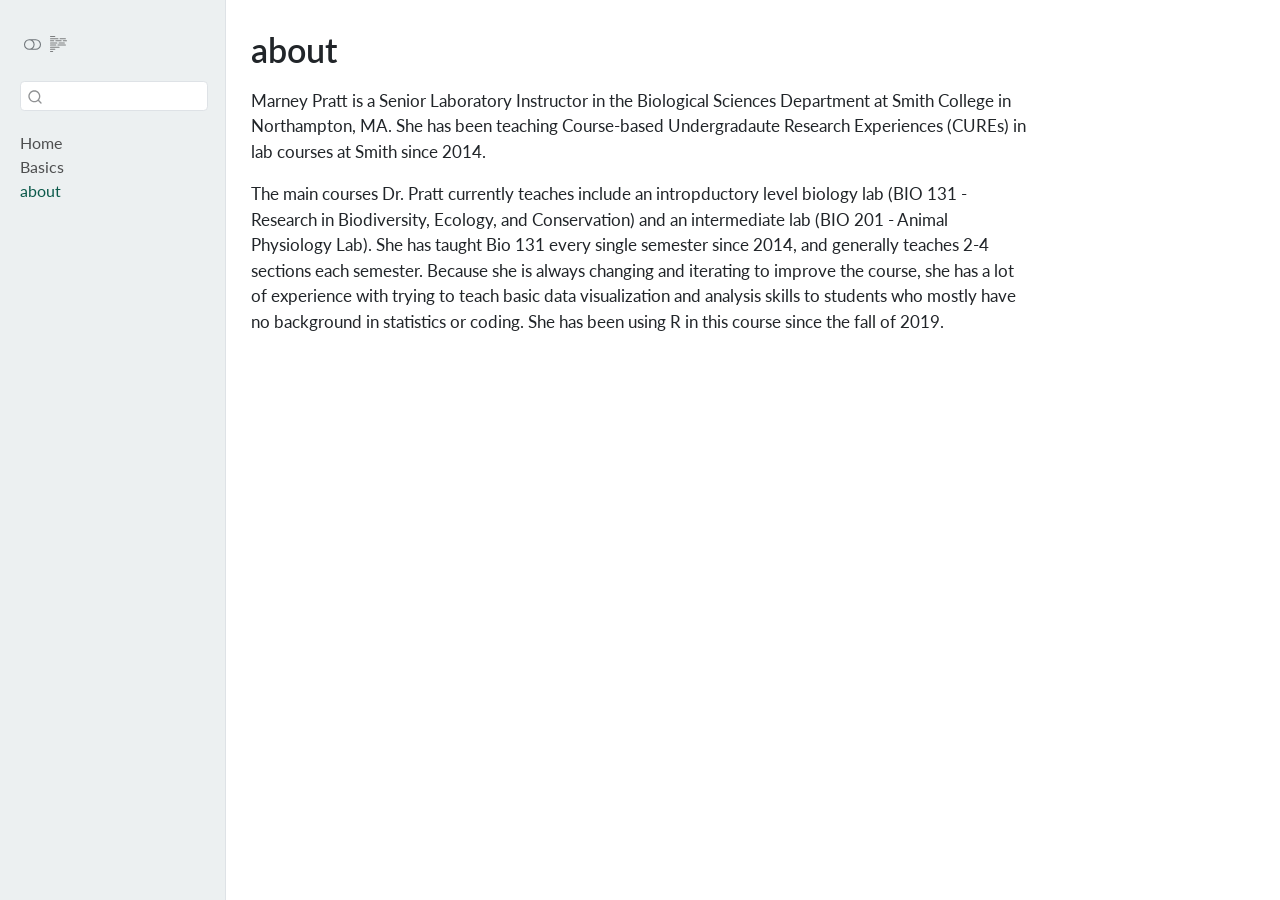
==== about.html @ 1598ac24 "Built site for gh-pages" ====
<!DOCTYPE html>
<html xmlns="http://www.w3.org/1999/xhtml" lang="en" xml:lang="en"><head>

<meta charset="utf-8">
<meta name="generator" content="quarto-1.8.25">

<meta name="viewport" content="width=device-width, initial-scale=1.0, user-scalable=yes">


<title>about – Introduction to R for Biology Tutorials</title>
<style>
code{white-space: pre-wrap;}
span.smallcaps{font-variant: small-caps;}
div.columns{display: flex; gap: min(4vw, 1.5em);}
div.column{flex: auto; overflow-x: auto;}
div.hanging-indent{margin-left: 1.5em; text-indent: -1.5em;}
ul.task-list{list-style: none;}
ul.task-list li input[type="checkbox"] {
  width: 0.8em;
  margin: 0 0.8em 0.2em -1em; /* quarto-specific, see https://github.com/quarto-dev/quarto-cli/issues/4556 */ 
  vertical-align: middle;
}
</style>


<script src="site_libs/quarto-nav/quarto-nav.js"></script>
<script src="site_libs/quarto-nav/headroom.min.js"></script>
<script src="site_libs/clipboard/clipboard.min.js"></script>
<script src="site_libs/quarto-search/autocomplete.umd.js"></script>
<script src="site_libs/quarto-search/fuse.min.js"></script>
<script src="site_libs/quarto-search/quarto-search.js"></script>
<meta name="quarto:offset" content="./">
<script src="site_libs/quarto-html/quarto.js" type="module"></script>
<script src="site_libs/quarto-html/tabsets/tabsets.js" type="module"></script>
<script src="site_libs/quarto-html/axe/axe-check.js" type="module"></script>
<script src="site_libs/quarto-html/popper.min.js"></script>
<script src="site_libs/quarto-html/tippy.umd.min.js"></script>
<script src="site_libs/quarto-html/anchor.min.js"></script>
<link href="site_libs/quarto-html/tippy.css" rel="stylesheet">
<link href="site_libs/quarto-html/quarto-syntax-highlighting-7b89279ff1a6dce999919e0e67d4d9ec.css" rel="stylesheet" class="quarto-color-scheme" id="quarto-text-highlighting-styles">
<link href="site_libs/quarto-html/quarto-syntax-highlighting-dark-707d8167ce6003fca903bfe2be84ab7f.css" rel="stylesheet" class="quarto-color-scheme quarto-color-alternate" id="quarto-text-highlighting-styles">
<script src="site_libs/bootstrap/bootstrap.min.js"></script>
<link href="site_libs/bootstrap/bootstrap-icons.css" rel="stylesheet">
<link href="site_libs/bootstrap/bootstrap-6a47fb94e4cf58bc8e3abcee811f21c5.min.css" rel="stylesheet" append-hash="true" class="quarto-color-scheme" id="quarto-bootstrap" data-mode="light">
<link href="site_libs/bootstrap/bootstrap-dark-bee47689197182bcb0e72671dc4b8ae1.min.css" rel="stylesheet" append-hash="true" class="quarto-color-scheme quarto-color-alternate" id="quarto-bootstrap" data-mode="dark">
<script id="quarto-search-options" type="application/json">{
  "location": "sidebar",
  "copy-button": false,
  "collapse-after": 3,
  "panel-placement": "start",
  "type": "textbox",
  "limit": 50,
  "keyboard-shortcut": [
    "f",
    "/",
    "s"
  ],
  "show-item-context": false,
  "language": {
    "search-no-results-text": "No results",
    "search-matching-documents-text": "matching documents",
    "search-copy-link-title": "Copy link to search",
    "search-hide-matches-text": "Hide additional matches",
    "search-more-match-text": "more match in this document",
    "search-more-matches-text": "more matches in this document",
    "search-clear-button-title": "Clear",
    "search-text-placeholder": "",
    "search-detached-cancel-button-title": "Cancel",
    "search-submit-button-title": "Submit",
    "search-label": "Search"
  }
}</script>
<script async="" src="https://hypothes.is/embed.js"></script>
<script>
  window.document.addEventListener("DOMContentLoaded", function (_event) {
    document.body.classList.add('hypothesis-enabled');
  });
</script>


<link rel="stylesheet" href="styles.css">
</head>

<body class="nav-sidebar docked quarto-dark"><script id="quarto-html-before-body" type="application/javascript">
    const toggleBodyColorMode = (bsSheetEl) => {
      const mode = bsSheetEl.getAttribute("data-mode");
      const bodyEl = window.document.querySelector("body");
      if (mode === "dark") {
        bodyEl.classList.add("quarto-dark");
        bodyEl.classList.remove("quarto-light");
      } else {
        bodyEl.classList.add("quarto-light");
        bodyEl.classList.remove("quarto-dark");
      }
    }
    const toggleBodyColorPrimary = () => {
      const bsSheetEl = window.document.querySelector("link#quarto-bootstrap:not([rel=disabled-stylesheet])");
      if (bsSheetEl) {
        toggleBodyColorMode(bsSheetEl);
      }
    }
    const setColorSchemeToggle = (alternate) => {
      const toggles = window.document.querySelectorAll('.quarto-color-scheme-toggle');
      for (let i=0; i < toggles.length; i++) {
        const toggle = toggles[i];
        if (toggle) {
          if (alternate) {
            toggle.classList.add("alternate");
          } else {
            toggle.classList.remove("alternate");
          }
        }
      }
    };
    const toggleColorMode = (alternate) => {
      // Switch the stylesheets
      const primaryStylesheets = window.document.querySelectorAll('link.quarto-color-scheme:not(.quarto-color-alternate)');
      const alternateStylesheets = window.document.querySelectorAll('link.quarto-color-scheme.quarto-color-alternate');
      manageTransitions('#quarto-margin-sidebar .nav-link', false);
      if (alternate) {
        // note: dark is layered on light, we don't disable primary!
        enableStylesheet(alternateStylesheets);
        for (const sheetNode of alternateStylesheets) {
          if (sheetNode.id === "quarto-bootstrap") {
            toggleBodyColorMode(sheetNode);
          }
        }
      } else {
        disableStylesheet(alternateStylesheets);
        enableStylesheet(primaryStylesheets)
        toggleBodyColorPrimary();
      }
      manageTransitions('#quarto-margin-sidebar .nav-link', true);
      // Switch the toggles
      setColorSchemeToggle(alternate)
      // Hack to workaround the fact that safari doesn't
      // properly recolor the scrollbar when toggling (#1455)
      if (navigator.userAgent.indexOf('Safari') > 0 && navigator.userAgent.indexOf('Chrome') == -1) {
        manageTransitions("body", false);
        window.scrollTo(0, 1);
        setTimeout(() => {
          window.scrollTo(0, 0);
          manageTransitions("body", true);
        }, 40);
      }
    }
    const disableStylesheet = (stylesheets) => {
      for (let i=0; i < stylesheets.length; i++) {
        const stylesheet = stylesheets[i];
        stylesheet.rel = 'disabled-stylesheet';
      }
    }
    const enableStylesheet = (stylesheets) => {
      for (let i=0; i < stylesheets.length; i++) {
        const stylesheet = stylesheets[i];
        if(stylesheet.rel !== 'stylesheet') { // for Chrome, which will still FOUC without this check
          stylesheet.rel = 'stylesheet';
        }
      }
    }
    const manageTransitions = (selector, allowTransitions) => {
      const els = window.document.querySelectorAll(selector);
      for (let i=0; i < els.length; i++) {
        const el = els[i];
        if (allowTransitions) {
          el.classList.remove('notransition');
        } else {
          el.classList.add('notransition');
        }
      }
    }
    const isFileUrl = () => {
      return window.location.protocol === 'file:';
    }
    const hasAlternateSentinel = () => {
      let styleSentinel = getColorSchemeSentinel();
      if (styleSentinel !== null) {
        return styleSentinel === "alternate";
      } else {
        return false;
      }
    }
    const setStyleSentinel = (alternate) => {
      const value = alternate ? "alternate" : "default";
      if (!isFileUrl()) {
        window.localStorage.setItem("quarto-color-scheme", value);
      } else {
        localAlternateSentinel = value;
      }
    }
    const getColorSchemeSentinel = () => {
      if (!isFileUrl()) {
        const storageValue = window.localStorage.getItem("quarto-color-scheme");
        return storageValue != null ? storageValue : localAlternateSentinel;
      } else {
        return localAlternateSentinel;
      }
    }
    const toggleGiscusIfUsed = (isAlternate, darkModeDefault) => {
      const baseTheme = document.querySelector('#giscus-base-theme')?.value ?? 'light';
      const alternateTheme = document.querySelector('#giscus-alt-theme')?.value ?? 'dark';
      let newTheme = '';
      if(authorPrefersDark) {
        newTheme = isAlternate ? baseTheme : alternateTheme;
      } else {
        newTheme = isAlternate ? alternateTheme : baseTheme;
      }
      const changeGiscusTheme = () => {
        // From: https://github.com/giscus/giscus/issues/336
        const sendMessage = (message) => {
          const iframe = document.querySelector('iframe.giscus-frame');
          if (!iframe) return;
          iframe.contentWindow.postMessage({ giscus: message }, 'https://giscus.app');
        }
        sendMessage({
          setConfig: {
            theme: newTheme
          }
        });
      }
      const isGiscussLoaded = window.document.querySelector('iframe.giscus-frame') !== null;
      if (isGiscussLoaded) {
        changeGiscusTheme();
      }
    };
    const authorPrefersDark = true;
    const queryPrefersDark = window.matchMedia('(prefers-color-scheme: dark)');
    const darkModeDefault = queryPrefersDark.matches;
    let localAlternateSentinel = darkModeDefault ? 'alternate' : 'default';
    // Dark / light mode switch
    window.quartoToggleColorScheme = () => {
      // Read the current dark / light value
      let toAlternate = !hasAlternateSentinel();
      toggleColorMode(toAlternate);
      setStyleSentinel(toAlternate);
      toggleGiscusIfUsed(toAlternate, darkModeDefault);
      window.dispatchEvent(new Event('resize'));
    };
    queryPrefersDark.addEventListener("change", e => {
      if(window.localStorage.getItem("quarto-color-scheme") !== null)
        return;
      const alternate = e.matches
      toggleColorMode(alternate);
      localAlternateSentinel = e.matches ? 'alternate' : 'default'; // this is used alongside local storage!
      toggleGiscusIfUsed(alternate, darkModeDefault);
    });
    // Switch to dark mode if need be
    if (hasAlternateSentinel()) {
      toggleColorMode(true);
    } else {
      toggleColorMode(false);
    }
  </script>

<div id="quarto-search-results"></div>
  <header id="quarto-header" class="headroom fixed-top">
  <nav class="quarto-secondary-nav">
    <div class="container-fluid d-flex">
      <button type="button" class="quarto-btn-toggle btn" data-bs-toggle="collapse" role="button" data-bs-target=".quarto-sidebar-collapse-item" aria-controls="quarto-sidebar" aria-expanded="false" aria-label="Toggle sidebar navigation" onclick="if (window.quartoToggleHeadroom) { window.quartoToggleHeadroom(); }">
        <i class="bi bi-layout-text-sidebar-reverse"></i>
      </button>
        <nav class="quarto-page-breadcrumbs" aria-label="breadcrumb"><ol class="breadcrumb"><li class="breadcrumb-item"><a href="./about.html">about</a></li></ol></nav>
        <a class="flex-grow-1" role="navigation" data-bs-toggle="collapse" data-bs-target=".quarto-sidebar-collapse-item" aria-controls="quarto-sidebar" aria-expanded="false" aria-label="Toggle sidebar navigation" onclick="if (window.quartoToggleHeadroom) { window.quartoToggleHeadroom(); }">      
        </a>
      <button type="button" class="btn quarto-search-button" aria-label="Search" onclick="window.quartoOpenSearch();">
        <i class="bi bi-search"></i>
      </button>
    </div>
  </nav>
</header>
<!-- content -->
<div id="quarto-content" class="quarto-container page-columns page-rows-contents page-layout-article">
<!-- sidebar -->
  <nav id="quarto-sidebar" class="sidebar collapse collapse-horizontal quarto-sidebar-collapse-item sidebar-navigation docked overflow-auto">
    <div class="pt-lg-2 mt-2 text-left sidebar-header">
      <a href="./index.html" class="sidebar-logo-link">
      </a>
      <div class="sidebar-tools-main">
  <a href="" class="quarto-color-scheme-toggle quarto-navigation-tool  px-1" onclick="window.quartoToggleColorScheme(); return false;" title="Toggle dark mode"><i class="bi"></i></a>
  <a href="" class="quarto-reader-toggle quarto-navigation-tool px-1" onclick="window.quartoToggleReader(); return false;" title="Toggle reader mode">
  <div class="quarto-reader-toggle-btn">
  <i class="bi"></i>
  </div>
</a>
</div>
      </div>
        <div class="mt-2 flex-shrink-0 align-items-center">
        <div class="sidebar-search">
        <div id="quarto-search" class="" title="Search"></div>
        </div>
        </div>
    <div class="sidebar-menu-container"> 
    <ul class="list-unstyled mt-1">
        <li class="sidebar-item">
  <div class="sidebar-item-container"> 
  <a href="./index.html" class="sidebar-item-text sidebar-link">
 <span class="menu-text">Home</span></a>
  </div>
</li>
        <li class="sidebar-item">
  <div class="sidebar-item-container"> 
  <a href="./basics.html" class="sidebar-item-text sidebar-link">
 <span class="menu-text">Basics</span></a>
  </div>
</li>
        <li class="sidebar-item">
  <div class="sidebar-item-container"> 
  <a href="./about.html" class="sidebar-item-text sidebar-link active">
 <span class="menu-text">about</span></a>
  </div>
</li>
    </ul>
    </div>
</nav>
<div id="quarto-sidebar-glass" class="quarto-sidebar-collapse-item" data-bs-toggle="collapse" data-bs-target=".quarto-sidebar-collapse-item"></div>
<!-- margin-sidebar -->
    <div id="quarto-margin-sidebar" class="sidebar margin-sidebar zindex-bottom">
        
    </div>
<!-- main -->
<main class="content" id="quarto-document-content">


<header id="title-block-header" class="quarto-title-block default">
<div class="quarto-title">
<h1 class="title">about</h1>
</div>



<div class="quarto-title-meta">

    
  
    
  </div>
  


</header>


<p>Marney Pratt is a Senior Laboratory Instructor in the Biological Sciences Department at Smith College in Northampton, MA. She has been teaching Course-based Undergradaute Research Experiences (CUREs) in lab courses at Smith since 2014.</p>
<p>The main courses Dr.&nbsp;Pratt currently teaches include an intropductory level biology lab (BIO 131 - Research in Biodiversity, Ecology, and Conservation) and an intermediate lab (BIO 201 - Animal Physiology Lab). She has taught Bio 131 every single semester since 2014, and generally teaches 2-4 sections each semester. Because she is always changing and iterating to improve the course, she has a lot of experience with trying to teach basic data visualization and analysis skills to students who mostly have no background in statistics or coding. She has been using R in this course since the fall of 2019.</p>



</main> <!-- /main -->
<script id="quarto-html-after-body" type="application/javascript">
  window.document.addEventListener("DOMContentLoaded", function (event) {
    // Ensure there is a toggle, if there isn't float one in the top right
    if (window.document.querySelector('.quarto-color-scheme-toggle') === null) {
      const a = window.document.createElement('a');
      a.classList.add('top-right');
      a.classList.add('quarto-color-scheme-toggle');
      a.href = "";
      a.onclick = function() { try { window.quartoToggleColorScheme(); } catch {} return false; };
      const i = window.document.createElement("i");
      i.classList.add('bi');
      a.appendChild(i);
      window.document.body.appendChild(a);
    }
    setColorSchemeToggle(hasAlternateSentinel())
    const icon = "";
    const anchorJS = new window.AnchorJS();
    anchorJS.options = {
      placement: 'right',
      icon: icon
    };
    anchorJS.add('.anchored');
    const isCodeAnnotation = (el) => {
      for (const clz of el.classList) {
        if (clz.startsWith('code-annotation-')) {                     
          return true;
        }
      }
      return false;
    }
    const onCopySuccess = function(e) {
      // button target
      const button = e.trigger;
      // don't keep focus
      button.blur();
      // flash "checked"
      button.classList.add('code-copy-button-checked');
      var currentTitle = button.getAttribute("title");
      button.setAttribute("title", "Copied!");
      let tooltip;
      if (window.bootstrap) {
        button.setAttribute("data-bs-toggle", "tooltip");
        button.setAttribute("data-bs-placement", "left");
        button.setAttribute("data-bs-title", "Copied!");
        tooltip = new bootstrap.Tooltip(button, 
          { trigger: "manual", 
            customClass: "code-copy-button-tooltip",
            offset: [0, -8]});
        tooltip.show();    
      }
      setTimeout(function() {
        if (tooltip) {
          tooltip.hide();
          button.removeAttribute("data-bs-title");
          button.removeAttribute("data-bs-toggle");
          button.removeAttribute("data-bs-placement");
        }
        button.setAttribute("title", currentTitle);
        button.classList.remove('code-copy-button-checked');
      }, 1000);
      // clear code selection
      e.clearSelection();
    }
    const getTextToCopy = function(trigger) {
      const outerScaffold = trigger.parentElement.cloneNode(true);
      const codeEl = outerScaffold.querySelector('code');
      for (const childEl of codeEl.children) {
        if (isCodeAnnotation(childEl)) {
          childEl.remove();
        }
      }
      return codeEl.innerText;
    }
    const clipboard = new window.ClipboardJS('.code-copy-button:not([data-in-quarto-modal])', {
      text: getTextToCopy
    });
    clipboard.on('success', onCopySuccess);
    if (window.document.getElementById('quarto-embedded-source-code-modal')) {
      const clipboardModal = new window.ClipboardJS('.code-copy-button[data-in-quarto-modal]', {
        text: getTextToCopy,
        container: window.document.getElementById('quarto-embedded-source-code-modal')
      });
      clipboardModal.on('success', onCopySuccess);
    }
      var localhostRegex = new RegExp(/^(?:http|https):\/\/localhost\:?[0-9]*\//);
      var mailtoRegex = new RegExp(/^mailto:/);
        var filterRegex = new RegExp("https:\/\/marneypratt\.github\.io\/r4bio-live\/");
      var isInternal = (href) => {
          return filterRegex.test(href) || localhostRegex.test(href) || mailtoRegex.test(href);
      }
      // Inspect non-navigation links and adorn them if external
     var links = window.document.querySelectorAll('a[href]:not(.nav-link):not(.navbar-brand):not(.toc-action):not(.sidebar-link):not(.sidebar-item-toggle):not(.pagination-link):not(.no-external):not([aria-hidden]):not(.dropdown-item):not(.quarto-navigation-tool):not(.about-link)');
      for (var i=0; i<links.length; i++) {
        const link = links[i];
        if (!isInternal(link.href)) {
          // undo the damage that might have been done by quarto-nav.js in the case of
          // links that we want to consider external
          if (link.dataset.originalHref !== undefined) {
            link.href = link.dataset.originalHref;
          }
        }
      }
    function tippyHover(el, contentFn, onTriggerFn, onUntriggerFn) {
      const config = {
        allowHTML: true,
        maxWidth: 500,
        delay: 100,
        arrow: false,
        appendTo: function(el) {
            return el.parentElement;
        },
        interactive: true,
        interactiveBorder: 10,
        theme: 'quarto',
        placement: 'bottom-start',
      };
      if (contentFn) {
        config.content = contentFn;
      }
      if (onTriggerFn) {
        config.onTrigger = onTriggerFn;
      }
      if (onUntriggerFn) {
        config.onUntrigger = onUntriggerFn;
      }
      window.tippy(el, config); 
    }
    const noterefs = window.document.querySelectorAll('a[role="doc-noteref"]');
    for (var i=0; i<noterefs.length; i++) {
      const ref = noterefs[i];
      tippyHover(ref, function() {
        // use id or data attribute instead here
        let href = ref.getAttribute('data-footnote-href') || ref.getAttribute('href');
        try { href = new URL(href).hash; } catch {}
        const id = href.replace(/^#\/?/, "");
        const note = window.document.getElementById(id);
        if (note) {
          return note.innerHTML;
        } else {
          return "";
        }
      });
    }
    const xrefs = window.document.querySelectorAll('a.quarto-xref');
    const processXRef = (id, note) => {
      // Strip column container classes
      const stripColumnClz = (el) => {
        el.classList.remove("page-full", "page-columns");
        if (el.children) {
          for (const child of el.children) {
            stripColumnClz(child);
          }
        }
      }
      stripColumnClz(note)
      if (id === null || id.startsWith('sec-')) {
        // Special case sections, only their first couple elements
        const container = document.createElement("div");
        if (note.children && note.children.length > 2) {
          container.appendChild(note.children[0].cloneNode(true));
          for (let i = 1; i < note.children.length; i++) {
            const child = note.children[i];
            if (child.tagName === "P" && child.innerText === "") {
              continue;
            } else {
              container.appendChild(child.cloneNode(true));
              break;
            }
          }
          if (window.Quarto?.typesetMath) {
            window.Quarto.typesetMath(container);
          }
          return container.innerHTML
        } else {
          if (window.Quarto?.typesetMath) {
            window.Quarto.typesetMath(note);
          }
          return note.innerHTML;
        }
      } else {
        // Remove any anchor links if they are present
        const anchorLink = note.querySelector('a.anchorjs-link');
        if (anchorLink) {
          anchorLink.remove();
        }
        if (window.Quarto?.typesetMath) {
          window.Quarto.typesetMath(note);
        }
        if (note.classList.contains("callout")) {
          return note.outerHTML;
        } else {
          return note.innerHTML;
        }
      }
    }
    for (var i=0; i<xrefs.length; i++) {
      const xref = xrefs[i];
      tippyHover(xref, undefined, function(instance) {
        instance.disable();
        let url = xref.getAttribute('href');
        let hash = undefined; 
        if (url.startsWith('#')) {
          hash = url;
        } else {
          try { hash = new URL(url).hash; } catch {}
        }
        if (hash) {
          const id = hash.replace(/^#\/?/, "");
          const note = window.document.getElementById(id);
          if (note !== null) {
            try {
              const html = processXRef(id, note.cloneNode(true));
              instance.setContent(html);
            } finally {
              instance.enable();
              instance.show();
            }
          } else {
            // See if we can fetch this
            fetch(url.split('#')[0])
            .then(res => res.text())
            .then(html => {
              const parser = new DOMParser();
              const htmlDoc = parser.parseFromString(html, "text/html");
              const note = htmlDoc.getElementById(id);
              if (note !== null) {
                const html = processXRef(id, note);
                instance.setContent(html);
              } 
            }).finally(() => {
              instance.enable();
              instance.show();
            });
          }
        } else {
          // See if we can fetch a full url (with no hash to target)
          // This is a special case and we should probably do some content thinning / targeting
          fetch(url)
          .then(res => res.text())
          .then(html => {
            const parser = new DOMParser();
            const htmlDoc = parser.parseFromString(html, "text/html");
            const note = htmlDoc.querySelector('main.content');
            if (note !== null) {
              // This should only happen for chapter cross references
              // (since there is no id in the URL)
              // remove the first header
              if (note.children.length > 0 && note.children[0].tagName === "HEADER") {
                note.children[0].remove();
              }
              const html = processXRef(null, note);
              instance.setContent(html);
            } 
          }).finally(() => {
            instance.enable();
            instance.show();
          });
        }
      }, function(instance) {
      });
    }
        let selectedAnnoteEl;
        const selectorForAnnotation = ( cell, annotation) => {
          let cellAttr = 'data-code-cell="' + cell + '"';
          let lineAttr = 'data-code-annotation="' +  annotation + '"';
          const selector = 'span[' + cellAttr + '][' + lineAttr + ']';
          return selector;
        }
        const selectCodeLines = (annoteEl) => {
          const doc = window.document;
          const targetCell = annoteEl.getAttribute("data-target-cell");
          const targetAnnotation = annoteEl.getAttribute("data-target-annotation");
          const annoteSpan = window.document.querySelector(selectorForAnnotation(targetCell, targetAnnotation));
          const lines = annoteSpan.getAttribute("data-code-lines").split(",");
          const lineIds = lines.map((line) => {
            return targetCell + "-" + line;
          })
          let top = null;
          let height = null;
          let parent = null;
          if (lineIds.length > 0) {
              //compute the position of the single el (top and bottom and make a div)
              const el = window.document.getElementById(lineIds[0]);
              top = el.offsetTop;
              height = el.offsetHeight;
              parent = el.parentElement.parentElement;
            if (lineIds.length > 1) {
              const lastEl = window.document.getElementById(lineIds[lineIds.length - 1]);
              const bottom = lastEl.offsetTop + lastEl.offsetHeight;
              height = bottom - top;
            }
            if (top !== null && height !== null && parent !== null) {
              // cook up a div (if necessary) and position it 
              let div = window.document.getElementById("code-annotation-line-highlight");
              if (div === null) {
                div = window.document.createElement("div");
                div.setAttribute("id", "code-annotation-line-highlight");
                div.style.position = 'absolute';
                parent.appendChild(div);
              }
              div.style.top = top - 2 + "px";
              div.style.height = height + 4 + "px";
              div.style.left = 0;
              let gutterDiv = window.document.getElementById("code-annotation-line-highlight-gutter");
              if (gutterDiv === null) {
                gutterDiv = window.document.createElement("div");
                gutterDiv.setAttribute("id", "code-annotation-line-highlight-gutter");
                gutterDiv.style.position = 'absolute';
                const codeCell = window.document.getElementById(targetCell);
                const gutter = codeCell.querySelector('.code-annotation-gutter');
                gutter.appendChild(gutterDiv);
              }
              gutterDiv.style.top = top - 2 + "px";
              gutterDiv.style.height = height + 4 + "px";
            }
            selectedAnnoteEl = annoteEl;
          }
        };
        const unselectCodeLines = () => {
          const elementsIds = ["code-annotation-line-highlight", "code-annotation-line-highlight-gutter"];
          elementsIds.forEach((elId) => {
            const div = window.document.getElementById(elId);
            if (div) {
              div.remove();
            }
          });
          selectedAnnoteEl = undefined;
        };
          // Handle positioning of the toggle
      window.addEventListener(
        "resize",
        throttle(() => {
          elRect = undefined;
          if (selectedAnnoteEl) {
            selectCodeLines(selectedAnnoteEl);
          }
        }, 10)
      );
      function throttle(fn, ms) {
      let throttle = false;
      let timer;
        return (...args) => {
          if(!throttle) { // first call gets through
              fn.apply(this, args);
              throttle = true;
          } else { // all the others get throttled
              if(timer) clearTimeout(timer); // cancel #2
              timer = setTimeout(() => {
                fn.apply(this, args);
                timer = throttle = false;
              }, ms);
          }
        };
      }
        // Attach click handler to the DT
        const annoteDls = window.document.querySelectorAll('dt[data-target-cell]');
        for (const annoteDlNode of annoteDls) {
          annoteDlNode.addEventListener('click', (event) => {
            const clickedEl = event.target;
            if (clickedEl !== selectedAnnoteEl) {
              unselectCodeLines();
              const activeEl = window.document.querySelector('dt[data-target-cell].code-annotation-active');
              if (activeEl) {
                activeEl.classList.remove('code-annotation-active');
              }
              selectCodeLines(clickedEl);
              clickedEl.classList.add('code-annotation-active');
            } else {
              // Unselect the line
              unselectCodeLines();
              clickedEl.classList.remove('code-annotation-active');
            }
          });
        }
    const findCites = (el) => {
      const parentEl = el.parentElement;
      if (parentEl) {
        const cites = parentEl.dataset.cites;
        if (cites) {
          return {
            el,
            cites: cites.split(' ')
          };
        } else {
          return findCites(el.parentElement)
        }
      } else {
        return undefined;
      }
    };
    var bibliorefs = window.document.querySelectorAll('a[role="doc-biblioref"]');
    for (var i=0; i<bibliorefs.length; i++) {
      const ref = bibliorefs[i];
      const citeInfo = findCites(ref);
      if (citeInfo) {
        tippyHover(citeInfo.el, function() {
          var popup = window.document.createElement('div');
          citeInfo.cites.forEach(function(cite) {
            var citeDiv = window.document.createElement('div');
            citeDiv.classList.add('hanging-indent');
            citeDiv.classList.add('csl-entry');
            var biblioDiv = window.document.getElementById('ref-' + cite);
            if (biblioDiv) {
              citeDiv.innerHTML = biblioDiv.innerHTML;
            }
            popup.appendChild(citeDiv);
          });
          return popup.innerHTML;
        });
      }
    }
  });
  </script>
<input type="hidden" id="giscus-base-theme" value="dark">
<input type="hidden" id="giscus-alt-theme" value="light">
<script>
  function loadGiscus() {
    // Function to get the theme based on body class
    const getTheme = () => {
      let baseTheme = document.getElementById('giscus-base-theme').value;
      let altTheme = document.getElementById('giscus-alt-theme').value;
      if (authorPrefersDark) {
          [baseTheme, altTheme] = [altTheme, baseTheme];
      }
      return document.body.classList.contains('quarto-dark') ? altTheme : baseTheme;
    };
    const script = document.createElement("script");
    script.src = "https://giscus.app/client.js";
    script.async = true;
    script.dataset.repo = "marneypratt/r4bio-live";
    script.dataset.repoId = "";
    script.dataset.category = "General";
    script.dataset.categoryId = "";
    script.dataset.mapping = "title";
    script.dataset.reactionsEnabled = "1";
    script.dataset.emitMetadata = "0";
    script.dataset.inputPosition = "top";
    script.dataset.theme = getTheme();
    script.dataset.lang = "en";
    script.crossOrigin = "anonymous";
    // Append the script to the desired div instead of at the end of the body
    document.getElementById("quarto-content").appendChild(script);
  }
  loadGiscus();
</script>
</div> <!-- /content -->




</body></html>
---- site_libs/quarto-html/tippy.css ----
.tippy-box[data-animation=fade][data-state=hidden]{opacity:0}[data-tippy-root]{max-width:calc(100vw - 10px)}.tippy-box{position:relative;background-color:#333;color:#fff;border-radius:4px;font-size:14px;line-height:1.4;white-space:normal;outline:0;transition-property:transform,visibility,opacity}.tippy-box[data-placement^=top]>.tippy-arrow{bottom:0}.tippy-box[data-placement^=top]>.tippy-arrow:before{bottom:-7px;left:0;border-width:8px 8px 0;border-top-color:initial;transform-origin:center top}.tippy-box[data-placement^=bottom]>.tippy-arrow{top:0}.tippy-box[data-placement^=bottom]>.tippy-arrow:before{top:-7px;left:0;border-width:0 8px 8px;border-bottom-color:initial;transform-origin:center bottom}.tippy-box[data-placement^=left]>.tippy-arrow{right:0}.tippy-box[data-placement^=left]>.tippy-arrow:before{border-width:8px 0 8px 8px;border-left-color:initial;right:-7px;transform-origin:center left}.tippy-box[data-placement^=right]>.tippy-arrow{left:0}.tippy-box[data-placement^=right]>.tippy-arrow:before{left:-7px;border-width:8px 8px 8px 0;border-right-color:initial;transform-origin:center right}.tippy-box[data-inertia][data-state=visible]{transition-timing-function:cubic-bezier(.54,1.5,.38,1.11)}.tippy-arrow{width:16px;height:16px;color:#333}.tippy-arrow:before{content:"";position:absolute;border-color:transparent;border-style:solid}.tippy-content{position:relative;padding:5px 9px;z-index:1}
---- site_libs/quarto-html/quarto-syntax-highlighting-7b89279ff1a6dce999919e0e67d4d9ec.css ----
/* quarto syntax highlight colors */
:root {
  --quarto-hl-ot-color: #003B4F;
  --quarto-hl-at-color: #657422;
  --quarto-hl-ss-color: #20794D;
  --quarto-hl-an-color: #5E5E5E;
  --quarto-hl-fu-color: #4758AB;
  --quarto-hl-st-color: #20794D;
  --quarto-hl-cf-color: #003B4F;
  --quarto-hl-op-color: #5E5E5E;
  --quarto-hl-er-color: #AD0000;
  --quarto-hl-bn-color: #AD0000;
  --quarto-hl-al-color: #AD0000;
  --quarto-hl-va-color: #111111;
  --quarto-hl-bu-color: inherit;
  --quarto-hl-ex-color: inherit;
  --quarto-hl-pp-color: #AD0000;
  --quarto-hl-in-color: #5E5E5E;
  --quarto-hl-vs-color: #20794D;
  --quarto-hl-wa-color: #5E5E5E;
  --quarto-hl-do-color: #5E5E5E;
  --quarto-hl-im-color: #00769E;
  --quarto-hl-ch-color: #20794D;
  --quarto-hl-dt-color: #AD0000;
  --quarto-hl-fl-color: #AD0000;
  --quarto-hl-co-color: #5E5E5E;
  --quarto-hl-cv-color: #5E5E5E;
  --quarto-hl-cn-color: #8f5902;
  --quarto-hl-sc-color: #5E5E5E;
  --quarto-hl-dv-color: #AD0000;
  --quarto-hl-kw-color: #003B4F;
}

/* other quarto variables */
:root {
  --quarto-font-monospace: SFMono-Regular, Menlo, Monaco, Consolas, "Liberation Mono", "Courier New", monospace;
}

/* syntax highlight based on Pandoc's rules */
pre > code.sourceCode > span {
  color: #003B4F;
}

code.sourceCode > span {
  color: #003B4F;
}

div.sourceCode,
div.sourceCode pre.sourceCode {
  color: #003B4F;
}

/* Normal */
code span {
  color: #003B4F;
}

/* Alert */
code span.al {
  color: #AD0000;
  font-style: inherit;
}

/* Annotation */
code span.an {
  color: #5E5E5E;
  font-style: inherit;
}

/* Attribute */
code span.at {
  color: #657422;
  font-style: inherit;
}

/* BaseN */
code span.bn {
  color: #AD0000;
  font-style: inherit;
}

/* BuiltIn */
code span.bu {
  font-style: inherit;
}

/* ControlFlow */
code span.cf {
  color: #003B4F;
  font-weight: bold;
  font-style: inherit;
}

/* Char */
code span.ch {
  color: #20794D;
  font-style: inherit;
}

/* Constant */
code span.cn {
  color: #8f5902;
  font-style: inherit;
}

/* Comment */
code span.co {
  color: #5E5E5E;
  font-style: inherit;
}

/* CommentVar */
code span.cv {
  color: #5E5E5E;
  font-style: italic;
}

/* Documentation */
code span.do {
  color: #5E5E5E;
  font-style: italic;
}

/* DataType */
code span.dt {
  color: #AD0000;
  font-style: inherit;
}

/* DecVal */
code span.dv {
  color: #AD0000;
  font-style: inherit;
}

/* Error */
code span.er {
  color: #AD0000;
  font-style: inherit;
}

/* Extension */
code span.ex {
  font-style: inherit;
}

/* Float */
code span.fl {
  color: #AD0000;
  font-style: inherit;
}

/* Function */
code span.fu {
  color: #4758AB;
  font-style: inherit;
}

/* Import */
code span.im {
  color: #00769E;
  font-style: inherit;
}

/* Information */
code span.in {
  color: #5E5E5E;
  font-style: inherit;
}

/* Keyword */
code span.kw {
  color: #003B4F;
  font-weight: bold;
  font-style: inherit;
}

/* Operator */
code span.op {
  color: #5E5E5E;
  font-style: inherit;
}

/* Other */
code span.ot {
  color: #003B4F;
  font-style: inherit;
}

/* Preprocessor */
code span.pp {
  color: #AD0000;
  font-style: inherit;
}

/* SpecialChar */
code span.sc {
  color: #5E5E5E;
  font-style: inherit;
}

/* SpecialString */
code span.ss {
  color: #20794D;
  font-style: inherit;
}

/* String */
code span.st {
  color: #20794D;
  font-style: inherit;
}

/* Variable */
code span.va {
  color: #111111;
  font-style: inherit;
}

/* VerbatimString */
code span.vs {
  color: #20794D;
  font-style: inherit;
}

/* Warning */
code span.wa {
  color: #5E5E5E;
  font-style: italic;
}

.prevent-inlining {
  content: "</";
}

/*# sourceMappingURL=3944bc705cfaf4c80e56f77c5205168a.css.map */
---- site_libs/quarto-html/quarto-syntax-highlighting-dark-707d8167ce6003fca903bfe2be84ab7f.css ----
/* quarto syntax highlight colors */
:root {
  --quarto-hl-al-color: #f07178;
  --quarto-hl-an-color: #d4d0ab;
  --quarto-hl-at-color: #00e0e0;
  --quarto-hl-bn-color: #d4d0ab;
  --quarto-hl-bu-color: #abe338;
  --quarto-hl-ch-color: #abe338;
  --quarto-hl-co-color: #f8f8f2;
  --quarto-hl-cv-color: #ffd700;
  --quarto-hl-cn-color: #ffd700;
  --quarto-hl-cf-color: #ffa07a;
  --quarto-hl-dt-color: #ffa07a;
  --quarto-hl-dv-color: #d4d0ab;
  --quarto-hl-do-color: #f8f8f2;
  --quarto-hl-er-color: #f07178;
  --quarto-hl-ex-color: #00e0e0;
  --quarto-hl-fl-color: #d4d0ab;
  --quarto-hl-fu-color: #ffa07a;
  --quarto-hl-im-color: #abe338;
  --quarto-hl-in-color: #d4d0ab;
  --quarto-hl-kw-color: #ffa07a;
  --quarto-hl-op-color: #ffa07a;
  --quarto-hl-ot-color: #00e0e0;
  --quarto-hl-pp-color: #dcc6e0;
  --quarto-hl-re-color: #00e0e0;
  --quarto-hl-sc-color: #abe338;
  --quarto-hl-ss-color: #abe338;
  --quarto-hl-st-color: #abe338;
  --quarto-hl-va-color: #00e0e0;
  --quarto-hl-vs-color: #abe338;
  --quarto-hl-wa-color: #dcc6e0;
}

/* other quarto variables */
:root {
  --quarto-font-monospace: SFMono-Regular, Menlo, Monaco, Consolas, "Liberation Mono", "Courier New", monospace;
}

/* syntax highlight based on Pandoc's rules */
pre > code.sourceCode > span {
  color: #f8f8f2;
}

code.sourceCode > span {
  color: #f8f8f2;
}

div.sourceCode,
div.sourceCode pre.sourceCode {
  color: #f8f8f2;
}

/* Normal */
code span {
  color: #f8f8f2;
}

/* Alert */
code span.al {
  color: #f07178;
}

/* Annotation */
code span.an {
  color: #d4d0ab;
}

/* Attribute */
code span.at {
  color: #00e0e0;
}

/* BaseN */
code span.bn {
  color: #d4d0ab;
}

/* BuiltIn */
code span.bu {
  color: #abe338;
}

/* ControlFlow */
code span.cf {
  font-weight: bold;
  color: #ffa07a;
}

/* Char */
code span.ch {
  color: #abe338;
}

/* Constant */
code span.cn {
  color: #ffd700;
}

/* Comment */
code span.co {
  font-style: italic;
  color: #f8f8f2;
}

/* CommentVar */
code span.cv {
  color: #ffd700;
}

/* Documentation */
code span.do {
  color: #f8f8f2;
}

/* DataType */
code span.dt {
  color: #ffa07a;
}

/* DecVal */
code span.dv {
  color: #d4d0ab;
}

/* Error */
code span.er {
  color: #f07178;
  text-decoration: underline;
}

/* Extension */
code span.ex {
  font-weight: bold;
  color: #00e0e0;
}

/* Float */
code span.fl {
  color: #d4d0ab;
}

/* Function */
code span.fu {
  color: #ffa07a;
}

/* Import */
code span.im {
  color: #abe338;
}

/* Information */
code span.in {
  color: #d4d0ab;
}

/* Keyword */
code span.kw {
  font-weight: bold;
  color: #ffa07a;
}

/* Operator */
code span.op {
  color: #ffa07a;
}

/* Other */
code span.ot {
  color: #00e0e0;
}

/* Preprocessor */
code span.pp {
  color: #dcc6e0;
}

/* RegionMarker */
code span.re {
  background-color: #f8f8f2;
  color: #00e0e0;
}

/* SpecialChar */
code span.sc {
  color: #abe338;
}

/* SpecialString */
code span.ss {
  color: #abe338;
}

/* String */
code span.st {
  color: #abe338;
}

/* Variable */
code span.va {
  color: #00e0e0;
}

/* VerbatimString */
code span.vs {
  color: #abe338;
}

/* Warning */
code span.wa {
  color: #dcc6e0;
}

.prevent-inlining {
  content: "</";
}

/*# sourceMappingURL=f5ab3bb6f5ded8da9f12dd3a91d3da26.css.map */
---- styles.css ----
/* css styles */
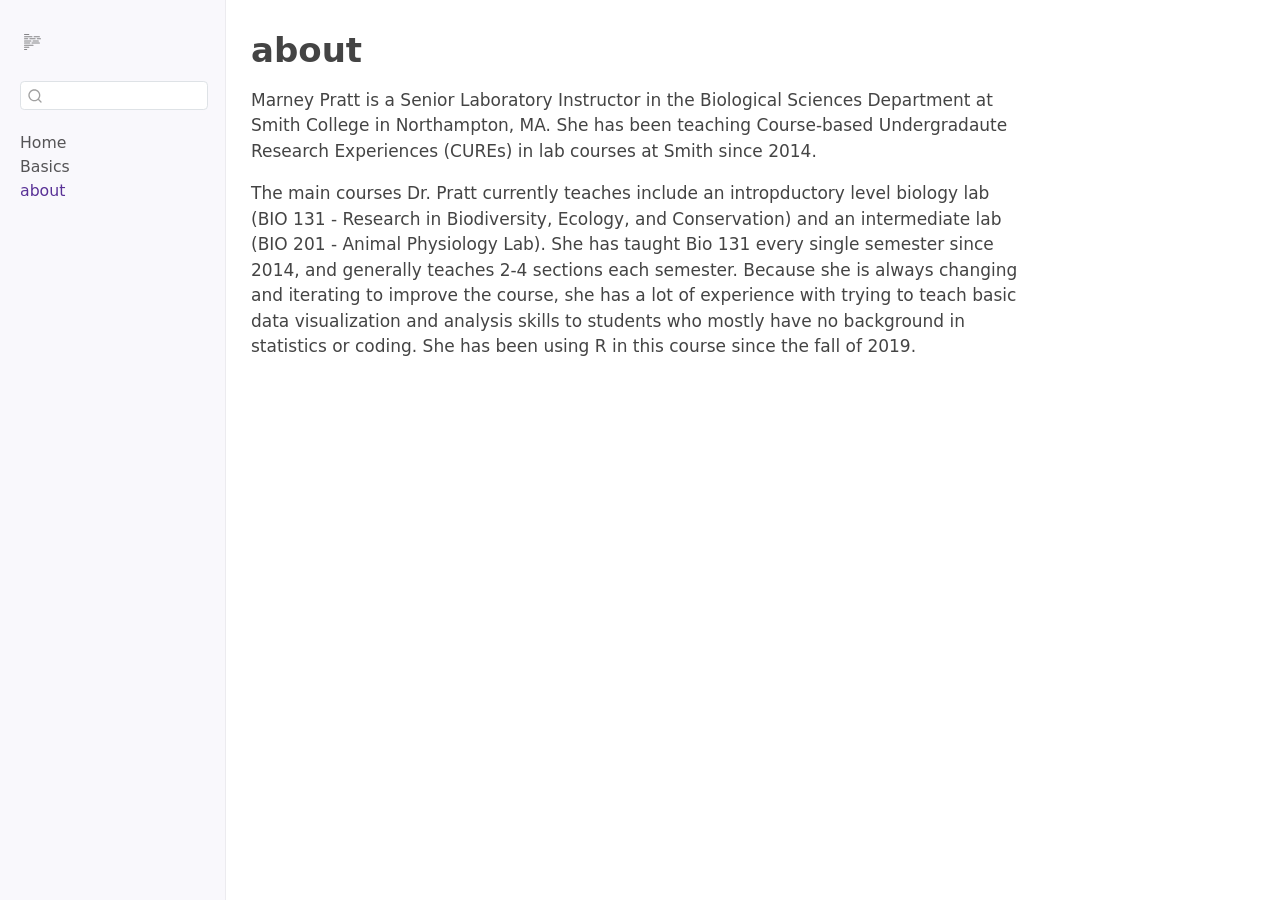
==== commit 01491b49: "Built site for gh-pages" ====
--- a/about.html
+++ b/about.html
@@ -37,12 +37,10 @@
 <script src="site_libs/quarto-html/tippy.umd.min.js"></script>
 <script src="site_libs/quarto-html/anchor.min.js"></script>
 <link href="site_libs/quarto-html/tippy.css" rel="stylesheet">
-<link href="site_libs/quarto-html/quarto-syntax-highlighting-7b89279ff1a6dce999919e0e67d4d9ec.css" rel="stylesheet" class="quarto-color-scheme" id="quarto-text-highlighting-styles">
-<link href="site_libs/quarto-html/quarto-syntax-highlighting-dark-707d8167ce6003fca903bfe2be84ab7f.css" rel="stylesheet" class="quarto-color-scheme quarto-color-alternate" id="quarto-text-highlighting-styles">
+<link href="site_libs/quarto-html/quarto-syntax-highlighting-7b89279ff1a6dce999919e0e67d4d9ec.css" rel="stylesheet" id="quarto-text-highlighting-styles">
 <script src="site_libs/bootstrap/bootstrap.min.js"></script>
 <link href="site_libs/bootstrap/bootstrap-icons.css" rel="stylesheet">
-<link href="site_libs/bootstrap/bootstrap-6a47fb94e4cf58bc8e3abcee811f21c5.min.css" rel="stylesheet" append-hash="true" class="quarto-color-scheme" id="quarto-bootstrap" data-mode="light">
-<link href="site_libs/bootstrap/bootstrap-dark-bee47689197182bcb0e72671dc4b8ae1.min.css" rel="stylesheet" append-hash="true" class="quarto-color-scheme quarto-color-alternate" id="quarto-bootstrap" data-mode="dark">
+<link href="site_libs/bootstrap/bootstrap-fc3c6824a67a6d0e7bfb56310cf02829.min.css" rel="stylesheet" append-hash="true" id="quarto-bootstrap" data-mode="light">
 <script id="quarto-search-options" type="application/json">{
   "location": "sidebar",
   "copy-button": false,
@@ -70,187 +68,12 @@
     "search-label": "Search"
   }
 }</script>
-<script async="" src="https://hypothes.is/embed.js"></script>
-<script>
-  window.document.addEventListener("DOMContentLoaded", function (_event) {
-    document.body.classList.add('hypothesis-enabled');
-  });
-</script>
 
 
 <link rel="stylesheet" href="styles.css">
 </head>
 
-<body class="nav-sidebar docked quarto-dark"><script id="quarto-html-before-body" type="application/javascript">
-    const toggleBodyColorMode = (bsSheetEl) => {
-      const mode = bsSheetEl.getAttribute("data-mode");
-      const bodyEl = window.document.querySelector("body");
-      if (mode === "dark") {
-        bodyEl.classList.add("quarto-dark");
-        bodyEl.classList.remove("quarto-light");
-      } else {
-        bodyEl.classList.add("quarto-light");
-        bodyEl.classList.remove("quarto-dark");
-      }
-    }
-    const toggleBodyColorPrimary = () => {
-      const bsSheetEl = window.document.querySelector("link#quarto-bootstrap:not([rel=disabled-stylesheet])");
-      if (bsSheetEl) {
-        toggleBodyColorMode(bsSheetEl);
-      }
-    }
-    const setColorSchemeToggle = (alternate) => {
-      const toggles = window.document.querySelectorAll('.quarto-color-scheme-toggle');
-      for (let i=0; i < toggles.length; i++) {
-        const toggle = toggles[i];
-        if (toggle) {
-          if (alternate) {
-            toggle.classList.add("alternate");
-          } else {
-            toggle.classList.remove("alternate");
-          }
-        }
-      }
-    };
-    const toggleColorMode = (alternate) => {
-      // Switch the stylesheets
-      const primaryStylesheets = window.document.querySelectorAll('link.quarto-color-scheme:not(.quarto-color-alternate)');
-      const alternateStylesheets = window.document.querySelectorAll('link.quarto-color-scheme.quarto-color-alternate');
-      manageTransitions('#quarto-margin-sidebar .nav-link', false);
-      if (alternate) {
-        // note: dark is layered on light, we don't disable primary!
-        enableStylesheet(alternateStylesheets);
-        for (const sheetNode of alternateStylesheets) {
-          if (sheetNode.id === "quarto-bootstrap") {
-            toggleBodyColorMode(sheetNode);
-          }
-        }
-      } else {
-        disableStylesheet(alternateStylesheets);
-        enableStylesheet(primaryStylesheets)
-        toggleBodyColorPrimary();
-      }
-      manageTransitions('#quarto-margin-sidebar .nav-link', true);
-      // Switch the toggles
-      setColorSchemeToggle(alternate)
-      // Hack to workaround the fact that safari doesn't
-      // properly recolor the scrollbar when toggling (#1455)
-      if (navigator.userAgent.indexOf('Safari') > 0 && navigator.userAgent.indexOf('Chrome') == -1) {
-        manageTransitions("body", false);
-        window.scrollTo(0, 1);
-        setTimeout(() => {
-          window.scrollTo(0, 0);
-          manageTransitions("body", true);
-        }, 40);
-      }
-    }
-    const disableStylesheet = (stylesheets) => {
-      for (let i=0; i < stylesheets.length; i++) {
-        const stylesheet = stylesheets[i];
-        stylesheet.rel = 'disabled-stylesheet';
-      }
-    }
-    const enableStylesheet = (stylesheets) => {
-      for (let i=0; i < stylesheets.length; i++) {
-        const stylesheet = stylesheets[i];
-        if(stylesheet.rel !== 'stylesheet') { // for Chrome, which will still FOUC without this check
-          stylesheet.rel = 'stylesheet';
-        }
-      }
-    }
-    const manageTransitions = (selector, allowTransitions) => {
-      const els = window.document.querySelectorAll(selector);
-      for (let i=0; i < els.length; i++) {
-        const el = els[i];
-        if (allowTransitions) {
-          el.classList.remove('notransition');
-        } else {
-          el.classList.add('notransition');
-        }
-      }
-    }
-    const isFileUrl = () => {
-      return window.location.protocol === 'file:';
-    }
-    const hasAlternateSentinel = () => {
-      let styleSentinel = getColorSchemeSentinel();
-      if (styleSentinel !== null) {
-        return styleSentinel === "alternate";
-      } else {
-        return false;
-      }
-    }
-    const setStyleSentinel = (alternate) => {
-      const value = alternate ? "alternate" : "default";
-      if (!isFileUrl()) {
-        window.localStorage.setItem("quarto-color-scheme", value);
-      } else {
-        localAlternateSentinel = value;
-      }
-    }
-    const getColorSchemeSentinel = () => {
-      if (!isFileUrl()) {
-        const storageValue = window.localStorage.getItem("quarto-color-scheme");
-        return storageValue != null ? storageValue : localAlternateSentinel;
-      } else {
-        return localAlternateSentinel;
-      }
-    }
-    const toggleGiscusIfUsed = (isAlternate, darkModeDefault) => {
-      const baseTheme = document.querySelector('#giscus-base-theme')?.value ?? 'light';
-      const alternateTheme = document.querySelector('#giscus-alt-theme')?.value ?? 'dark';
-      let newTheme = '';
-      if(authorPrefersDark) {
-        newTheme = isAlternate ? baseTheme : alternateTheme;
-      } else {
-        newTheme = isAlternate ? alternateTheme : baseTheme;
-      }
-      const changeGiscusTheme = () => {
-        // From: https://github.com/giscus/giscus/issues/336
-        const sendMessage = (message) => {
-          const iframe = document.querySelector('iframe.giscus-frame');
-          if (!iframe) return;
-          iframe.contentWindow.postMessage({ giscus: message }, 'https://giscus.app');
-        }
-        sendMessage({
-          setConfig: {
-            theme: newTheme
-          }
-        });
-      }
-      const isGiscussLoaded = window.document.querySelector('iframe.giscus-frame') !== null;
-      if (isGiscussLoaded) {
-        changeGiscusTheme();
-      }
-    };
-    const authorPrefersDark = true;
-    const queryPrefersDark = window.matchMedia('(prefers-color-scheme: dark)');
-    const darkModeDefault = queryPrefersDark.matches;
-    let localAlternateSentinel = darkModeDefault ? 'alternate' : 'default';
-    // Dark / light mode switch
-    window.quartoToggleColorScheme = () => {
-      // Read the current dark / light value
-      let toAlternate = !hasAlternateSentinel();
-      toggleColorMode(toAlternate);
-      setStyleSentinel(toAlternate);
-      toggleGiscusIfUsed(toAlternate, darkModeDefault);
-      window.dispatchEvent(new Event('resize'));
-    };
-    queryPrefersDark.addEventListener("change", e => {
-      if(window.localStorage.getItem("quarto-color-scheme") !== null)
-        return;
-      const alternate = e.matches
-      toggleColorMode(alternate);
-      localAlternateSentinel = e.matches ? 'alternate' : 'default'; // this is used alongside local storage!
-      toggleGiscusIfUsed(alternate, darkModeDefault);
-    });
-    // Switch to dark mode if need be
-    if (hasAlternateSentinel()) {
-      toggleColorMode(true);
-    } else {
-      toggleColorMode(false);
-    }
-  </script>
+<body class="nav-sidebar docked quarto-light">
 
 <div id="quarto-search-results"></div>
   <header id="quarto-header" class="headroom fixed-top">
@@ -276,7 +99,6 @@
       <a href="./index.html" class="sidebar-logo-link">
       </a>
       <div class="sidebar-tools-main">
-  <a href="" class="quarto-color-scheme-toggle quarto-navigation-tool  px-1" onclick="window.quartoToggleColorScheme(); return false;" title="Toggle dark mode"><i class="bi"></i></a>
   <a href="" class="quarto-reader-toggle quarto-navigation-tool px-1" onclick="window.quartoToggleReader(); return false;" title="Toggle reader mode">
   <div class="quarto-reader-toggle-btn">
   <i class="bi"></i>
@@ -320,7 +142,6 @@
 <!-- main -->
 <main class="content" id="quarto-document-content">
 
-
 <header id="title-block-header" class="quarto-title-block default">
 <div class="quarto-title">
 <h1 class="title">about</h1>
@@ -348,19 +169,6 @@
 </main> <!-- /main -->
 <script id="quarto-html-after-body" type="application/javascript">
   window.document.addEventListener("DOMContentLoaded", function (event) {
-    // Ensure there is a toggle, if there isn't float one in the top right
-    if (window.document.querySelector('.quarto-color-scheme-toggle') === null) {
-      const a = window.document.createElement('a');
-      a.classList.add('top-right');
-      a.classList.add('quarto-color-scheme-toggle');
-      a.href = "";
-      a.onclick = function() { try { window.quartoToggleColorScheme(); } catch {} return false; };
-      const i = window.document.createElement("i");
-      i.classList.add('bi');
-      a.appendChild(i);
-      window.document.body.appendChild(a);
-    }
-    setColorSchemeToggle(hasAlternateSentinel())
     const icon = "";
     const anchorJS = new window.AnchorJS();
     anchorJS.options = {
@@ -759,38 +567,6 @@
     }
   });
   </script>
-<input type="hidden" id="giscus-base-theme" value="dark">
-<input type="hidden" id="giscus-alt-theme" value="light">
-<script>
-  function loadGiscus() {
-    // Function to get the theme based on body class
-    const getTheme = () => {
-      let baseTheme = document.getElementById('giscus-base-theme').value;
-      let altTheme = document.getElementById('giscus-alt-theme').value;
-      if (authorPrefersDark) {
-          [baseTheme, altTheme] = [altTheme, baseTheme];
-      }
-      return document.body.classList.contains('quarto-dark') ? altTheme : baseTheme;
-    };
-    const script = document.createElement("script");
-    script.src = "https://giscus.app/client.js";
-    script.async = true;
-    script.dataset.repo = "marneypratt/r4bio-live";
-    script.dataset.repoId = "";
-    script.dataset.category = "General";
-    script.dataset.categoryId = "";
-    script.dataset.mapping = "title";
-    script.dataset.reactionsEnabled = "1";
-    script.dataset.emitMetadata = "0";
-    script.dataset.inputPosition = "top";
-    script.dataset.theme = getTheme();
-    script.dataset.lang = "en";
-    script.crossOrigin = "anonymous";
-    // Append the script to the desired div instead of at the end of the body
-    document.getElementById("quarto-content").appendChild(script);
-  }
-  loadGiscus();
-</script>
 </div> <!-- /content -->
 
 
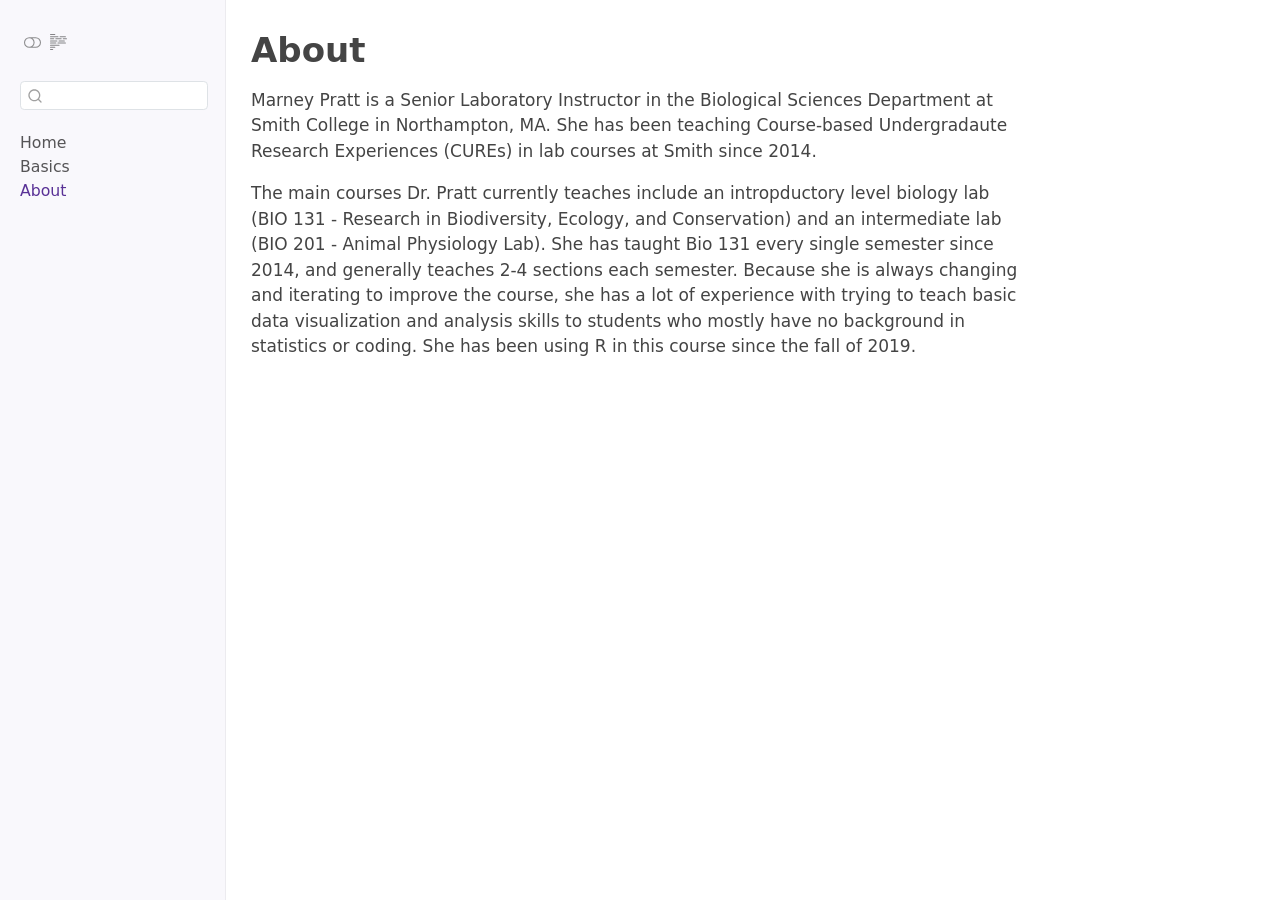
==== commit e4d8c5d7: "Built site for gh-pages" ====
--- a/about.html
+++ b/about.html
@@ -7,7 +7,7 @@
 <meta name="viewport" content="width=device-width, initial-scale=1.0, user-scalable=yes">
 
 
-<title>about – Introduction to R for Biology Tutorials</title>
+<title>About – Introduction to R for Biology Tutorials</title>
 <style>
 code{white-space: pre-wrap;}
 span.smallcaps{font-variant: small-caps;}
@@ -37,10 +37,14 @@
 <script src="site_libs/quarto-html/tippy.umd.min.js"></script>
 <script src="site_libs/quarto-html/anchor.min.js"></script>
 <link href="site_libs/quarto-html/tippy.css" rel="stylesheet">
-<link href="site_libs/quarto-html/quarto-syntax-highlighting-7b89279ff1a6dce999919e0e67d4d9ec.css" rel="stylesheet" id="quarto-text-highlighting-styles">
+<link href="site_libs/quarto-html/quarto-syntax-highlighting-7b89279ff1a6dce999919e0e67d4d9ec.css" rel="stylesheet" class="quarto-color-scheme" id="quarto-text-highlighting-styles">
+<link href="site_libs/quarto-html/quarto-syntax-highlighting-dark-707d8167ce6003fca903bfe2be84ab7f.css" rel="stylesheet" class="quarto-color-scheme quarto-color-alternate" id="quarto-text-highlighting-styles">
+<link href="site_libs/quarto-html/quarto-syntax-highlighting-7b89279ff1a6dce999919e0e67d4d9ec.css" rel="stylesheet" class="quarto-color-scheme-extra" id="quarto-text-highlighting-styles">
 <script src="site_libs/bootstrap/bootstrap.min.js"></script>
 <link href="site_libs/bootstrap/bootstrap-icons.css" rel="stylesheet">
-<link href="site_libs/bootstrap/bootstrap-fc3c6824a67a6d0e7bfb56310cf02829.min.css" rel="stylesheet" append-hash="true" id="quarto-bootstrap" data-mode="light">
+<link href="site_libs/bootstrap/bootstrap-fc3c6824a67a6d0e7bfb56310cf02829.min.css" rel="stylesheet" append-hash="true" class="quarto-color-scheme" id="quarto-bootstrap" data-mode="light">
+<link href="site_libs/bootstrap/bootstrap-dark-90ab32f94e436de009802943417eed9d.min.css" rel="stylesheet" append-hash="true" class="quarto-color-scheme quarto-color-alternate" id="quarto-bootstrap" data-mode="dark">
+<link href="site_libs/bootstrap/bootstrap-fc3c6824a67a6d0e7bfb56310cf02829.min.css" rel="stylesheet" append-hash="true" class="quarto-color-scheme-extra" id="quarto-bootstrap" data-mode="light">
 <script id="quarto-search-options" type="application/json">{
   "location": "sidebar",
   "copy-button": false,
@@ -73,7 +77,178 @@
 <link rel="stylesheet" href="styles.css">
 </head>
 
-<body class="nav-sidebar docked quarto-light">
+<body class="nav-sidebar docked quarto-light"><script id="quarto-html-before-body" type="application/javascript">
+    const toggleBodyColorMode = (bsSheetEl) => {
+      const mode = bsSheetEl.getAttribute("data-mode");
+      const bodyEl = window.document.querySelector("body");
+      if (mode === "dark") {
+        bodyEl.classList.add("quarto-dark");
+        bodyEl.classList.remove("quarto-light");
+      } else {
+        bodyEl.classList.add("quarto-light");
+        bodyEl.classList.remove("quarto-dark");
+      }
+    }
+    const toggleBodyColorPrimary = () => {
+      const bsSheetEl = window.document.querySelector("link#quarto-bootstrap:not([rel=disabled-stylesheet])");
+      if (bsSheetEl) {
+        toggleBodyColorMode(bsSheetEl);
+      }
+    }
+    const setColorSchemeToggle = (alternate) => {
+      const toggles = window.document.querySelectorAll('.quarto-color-scheme-toggle');
+      for (let i=0; i < toggles.length; i++) {
+        const toggle = toggles[i];
+        if (toggle) {
+          if (alternate) {
+            toggle.classList.add("alternate");
+          } else {
+            toggle.classList.remove("alternate");
+          }
+        }
+      }
+    };
+    const toggleColorMode = (alternate) => {
+      // Switch the stylesheets
+      const primaryStylesheets = window.document.querySelectorAll('link.quarto-color-scheme:not(.quarto-color-alternate)');
+      const alternateStylesheets = window.document.querySelectorAll('link.quarto-color-scheme.quarto-color-alternate');
+      manageTransitions('#quarto-margin-sidebar .nav-link', false);
+      if (alternate) {
+        // note: dark is layered on light, we don't disable primary!
+        enableStylesheet(alternateStylesheets);
+        for (const sheetNode of alternateStylesheets) {
+          if (sheetNode.id === "quarto-bootstrap") {
+            toggleBodyColorMode(sheetNode);
+          }
+        }
+      } else {
+        disableStylesheet(alternateStylesheets);
+        enableStylesheet(primaryStylesheets)
+        toggleBodyColorPrimary();
+      }
+      manageTransitions('#quarto-margin-sidebar .nav-link', true);
+      // Switch the toggles
+      setColorSchemeToggle(alternate)
+      // Hack to workaround the fact that safari doesn't
+      // properly recolor the scrollbar when toggling (#1455)
+      if (navigator.userAgent.indexOf('Safari') > 0 && navigator.userAgent.indexOf('Chrome') == -1) {
+        manageTransitions("body", false);
+        window.scrollTo(0, 1);
+        setTimeout(() => {
+          window.scrollTo(0, 0);
+          manageTransitions("body", true);
+        }, 40);
+      }
+    }
+    const disableStylesheet = (stylesheets) => {
+      for (let i=0; i < stylesheets.length; i++) {
+        const stylesheet = stylesheets[i];
+        stylesheet.rel = 'disabled-stylesheet';
+      }
+    }
+    const enableStylesheet = (stylesheets) => {
+      for (let i=0; i < stylesheets.length; i++) {
+        const stylesheet = stylesheets[i];
+        if(stylesheet.rel !== 'stylesheet') { // for Chrome, which will still FOUC without this check
+          stylesheet.rel = 'stylesheet';
+        }
+      }
+    }
+    const manageTransitions = (selector, allowTransitions) => {
+      const els = window.document.querySelectorAll(selector);
+      for (let i=0; i < els.length; i++) {
+        const el = els[i];
+        if (allowTransitions) {
+          el.classList.remove('notransition');
+        } else {
+          el.classList.add('notransition');
+        }
+      }
+    }
+    const isFileUrl = () => {
+      return window.location.protocol === 'file:';
+    }
+    const hasAlternateSentinel = () => {
+      let styleSentinel = getColorSchemeSentinel();
+      if (styleSentinel !== null) {
+        return styleSentinel === "alternate";
+      } else {
+        return false;
+      }
+    }
+    const setStyleSentinel = (alternate) => {
+      const value = alternate ? "alternate" : "default";
+      if (!isFileUrl()) {
+        window.localStorage.setItem("quarto-color-scheme", value);
+      } else {
+        localAlternateSentinel = value;
+      }
+    }
+    const getColorSchemeSentinel = () => {
+      if (!isFileUrl()) {
+        const storageValue = window.localStorage.getItem("quarto-color-scheme");
+        return storageValue != null ? storageValue : localAlternateSentinel;
+      } else {
+        return localAlternateSentinel;
+      }
+    }
+    const toggleGiscusIfUsed = (isAlternate, darkModeDefault) => {
+      const baseTheme = document.querySelector('#giscus-base-theme')?.value ?? 'light';
+      const alternateTheme = document.querySelector('#giscus-alt-theme')?.value ?? 'dark';
+      let newTheme = '';
+      if(authorPrefersDark) {
+        newTheme = isAlternate ? baseTheme : alternateTheme;
+      } else {
+        newTheme = isAlternate ? alternateTheme : baseTheme;
+      }
+      const changeGiscusTheme = () => {
+        // From: https://github.com/giscus/giscus/issues/336
+        const sendMessage = (message) => {
+          const iframe = document.querySelector('iframe.giscus-frame');
+          if (!iframe) return;
+          iframe.contentWindow.postMessage({ giscus: message }, 'https://giscus.app');
+        }
+        sendMessage({
+          setConfig: {
+            theme: newTheme
+          }
+        });
+      }
+      const isGiscussLoaded = window.document.querySelector('iframe.giscus-frame') !== null;
+      if (isGiscussLoaded) {
+        changeGiscusTheme();
+      }
+    };
+    const authorPrefersDark = false;
+    const queryPrefersDark = window.matchMedia('(prefers-color-scheme: dark)');
+    const darkModeDefault = queryPrefersDark.matches;
+      document.querySelector('link#quarto-text-highlighting-styles.quarto-color-scheme-extra').rel = 'disabled-stylesheet';
+      document.querySelector('link#quarto-bootstrap.quarto-color-scheme-extra').rel = 'disabled-stylesheet';
+    let localAlternateSentinel = darkModeDefault ? 'alternate' : 'default';
+    // Dark / light mode switch
+    window.quartoToggleColorScheme = () => {
+      // Read the current dark / light value
+      let toAlternate = !hasAlternateSentinel();
+      toggleColorMode(toAlternate);
+      setStyleSentinel(toAlternate);
+      toggleGiscusIfUsed(toAlternate, darkModeDefault);
+      window.dispatchEvent(new Event('resize'));
+    };
+    queryPrefersDark.addEventListener("change", e => {
+      if(window.localStorage.getItem("quarto-color-scheme") !== null)
+        return;
+      const alternate = e.matches
+      toggleColorMode(alternate);
+      localAlternateSentinel = e.matches ? 'alternate' : 'default'; // this is used alongside local storage!
+      toggleGiscusIfUsed(alternate, darkModeDefault);
+    });
+    // Switch to dark mode if need be
+    if (hasAlternateSentinel()) {
+      toggleColorMode(true);
+    } else {
+      toggleColorMode(false);
+    }
+  </script>
 
 <div id="quarto-search-results"></div>
   <header id="quarto-header" class="headroom fixed-top">
@@ -82,7 +257,7 @@
       <button type="button" class="quarto-btn-toggle btn" data-bs-toggle="collapse" role="button" data-bs-target=".quarto-sidebar-collapse-item" aria-controls="quarto-sidebar" aria-expanded="false" aria-label="Toggle sidebar navigation" onclick="if (window.quartoToggleHeadroom) { window.quartoToggleHeadroom(); }">
         <i class="bi bi-layout-text-sidebar-reverse"></i>
       </button>
-        <nav class="quarto-page-breadcrumbs" aria-label="breadcrumb"><ol class="breadcrumb"><li class="breadcrumb-item"><a href="./about.html">about</a></li></ol></nav>
+        <nav class="quarto-page-breadcrumbs" aria-label="breadcrumb"><ol class="breadcrumb"><li class="breadcrumb-item"><a href="./about.html">About</a></li></ol></nav>
         <a class="flex-grow-1" role="navigation" data-bs-toggle="collapse" data-bs-target=".quarto-sidebar-collapse-item" aria-controls="quarto-sidebar" aria-expanded="false" aria-label="Toggle sidebar navigation" onclick="if (window.quartoToggleHeadroom) { window.quartoToggleHeadroom(); }">      
         </a>
       <button type="button" class="btn quarto-search-button" aria-label="Search" onclick="window.quartoOpenSearch();">
@@ -99,6 +274,7 @@
       <a href="./index.html" class="sidebar-logo-link">
       </a>
       <div class="sidebar-tools-main">
+  <a href="" class="quarto-color-scheme-toggle quarto-navigation-tool  px-1" onclick="window.quartoToggleColorScheme(); return false;" title="Toggle dark mode"><i class="bi"></i></a>
   <a href="" class="quarto-reader-toggle quarto-navigation-tool px-1" onclick="window.quartoToggleReader(); return false;" title="Toggle reader mode">
   <div class="quarto-reader-toggle-btn">
   <i class="bi"></i>
@@ -128,7 +304,7 @@
         <li class="sidebar-item">
   <div class="sidebar-item-container"> 
   <a href="./about.html" class="sidebar-item-text sidebar-link active">
- <span class="menu-text">about</span></a>
+ <span class="menu-text">About</span></a>
   </div>
 </li>
     </ul>
@@ -142,9 +318,10 @@
 <!-- main -->
 <main class="content" id="quarto-document-content">
 
+
 <header id="title-block-header" class="quarto-title-block default">
 <div class="quarto-title">
-<h1 class="title">about</h1>
+<h1 class="title">About</h1>
 </div>
 
 
@@ -169,6 +346,19 @@
 </main> <!-- /main -->
 <script id="quarto-html-after-body" type="application/javascript">
   window.document.addEventListener("DOMContentLoaded", function (event) {
+    // Ensure there is a toggle, if there isn't float one in the top right
+    if (window.document.querySelector('.quarto-color-scheme-toggle') === null) {
+      const a = window.document.createElement('a');
+      a.classList.add('top-right');
+      a.classList.add('quarto-color-scheme-toggle');
+      a.href = "";
+      a.onclick = function() { try { window.quartoToggleColorScheme(); } catch {} return false; };
+      const i = window.document.createElement("i");
+      i.classList.add('bi');
+      a.appendChild(i);
+      window.document.body.appendChild(a);
+    }
+    setColorSchemeToggle(hasAlternateSentinel())
     const icon = "";
     const anchorJS = new window.AnchorJS();
     anchorJS.options = {
--- a/site_libs/quarto-html/quarto-syntax-highlighting-dark-707d8167ce6003fca903bfe2be84ab7f.css
+++ b/site_libs/quarto-html/quarto-syntax-highlighting-dark-707d8167ce6003fca903bfe2be84ab7f.css
@@ -0,0 +1,219 @@
+/* quarto syntax highlight colors */
+:root {
+  --quarto-hl-al-color: #f07178;
+  --quarto-hl-an-color: #d4d0ab;
+  --quarto-hl-at-color: #00e0e0;
+  --quarto-hl-bn-color: #d4d0ab;
+  --quarto-hl-bu-color: #abe338;
+  --quarto-hl-ch-color: #abe338;
+  --quarto-hl-co-color: #f8f8f2;
+  --quarto-hl-cv-color: #ffd700;
+  --quarto-hl-cn-color: #ffd700;
+  --quarto-hl-cf-color: #ffa07a;
+  --quarto-hl-dt-color: #ffa07a;
+  --quarto-hl-dv-color: #d4d0ab;
+  --quarto-hl-do-color: #f8f8f2;
+  --quarto-hl-er-color: #f07178;
+  --quarto-hl-ex-color: #00e0e0;
+  --quarto-hl-fl-color: #d4d0ab;
+  --quarto-hl-fu-color: #ffa07a;
+  --quarto-hl-im-color: #abe338;
+  --quarto-hl-in-color: #d4d0ab;
+  --quarto-hl-kw-color: #ffa07a;
+  --quarto-hl-op-color: #ffa07a;
+  --quarto-hl-ot-color: #00e0e0;
+  --quarto-hl-pp-color: #dcc6e0;
+  --quarto-hl-re-color: #00e0e0;
+  --quarto-hl-sc-color: #abe338;
+  --quarto-hl-ss-color: #abe338;
+  --quarto-hl-st-color: #abe338;
+  --quarto-hl-va-color: #00e0e0;
+  --quarto-hl-vs-color: #abe338;
+  --quarto-hl-wa-color: #dcc6e0;
+}
+
+/* other quarto variables */
+:root {
+  --quarto-font-monospace: SFMono-Regular, Menlo, Monaco, Consolas, "Liberation Mono", "Courier New", monospace;
+}
+
+/* syntax highlight based on Pandoc's rules */
+pre > code.sourceCode > span {
+  color: #f8f8f2;
+}
+
+code.sourceCode > span {
+  color: #f8f8f2;
+}
+
+div.sourceCode,
+div.sourceCode pre.sourceCode {
+  color: #f8f8f2;
+}
+
+/* Normal */
+code span {
+  color: #f8f8f2;
+}
+
+/* Alert */
+code span.al {
+  color: #f07178;
+}
+
+/* Annotation */
+code span.an {
+  color: #d4d0ab;
+}
+
+/* Attribute */
+code span.at {
+  color: #00e0e0;
+}
+
+/* BaseN */
+code span.bn {
+  color: #d4d0ab;
+}
+
+/* BuiltIn */
+code span.bu {
+  color: #abe338;
+}
+
+/* ControlFlow */
+code span.cf {
+  font-weight: bold;
+  color: #ffa07a;
+}
+
+/* Char */
+code span.ch {
+  color: #abe338;
+}
+
+/* Constant */
+code span.cn {
+  color: #ffd700;
+}
+
+/* Comment */
+code span.co {
+  font-style: italic;
+  color: #f8f8f2;
+}
+
+/* CommentVar */
+code span.cv {
+  color: #ffd700;
+}
+
+/* Documentation */
+code span.do {
+  color: #f8f8f2;
+}
+
+/* DataType */
+code span.dt {
+  color: #ffa07a;
+}
+
+/* DecVal */
+code span.dv {
+  color: #d4d0ab;
+}
+
+/* Error */
+code span.er {
+  color: #f07178;
+  text-decoration: underline;
+}
+
+/* Extension */
+code span.ex {
+  font-weight: bold;
+  color: #00e0e0;
+}
+
+/* Float */
+code span.fl {
+  color: #d4d0ab;
+}
+
+/* Function */
+code span.fu {
+  color: #ffa07a;
+}
+
+/* Import */
+code span.im {
+  color: #abe338;
+}
+
+/* Information */
+code span.in {
+  color: #d4d0ab;
+}
+
+/* Keyword */
+code span.kw {
+  font-weight: bold;
+  color: #ffa07a;
+}
+
+/* Operator */
+code span.op {
+  color: #ffa07a;
+}
+
+/* Other */
+code span.ot {
+  color: #00e0e0;
+}
+
+/* Preprocessor */
+code span.pp {
+  color: #dcc6e0;
+}
+
+/* RegionMarker */
+code span.re {
+  background-color: #f8f8f2;
+  color: #00e0e0;
+}
+
+/* SpecialChar */
+code span.sc {
+  color: #abe338;
+}
+
+/* SpecialString */
+code span.ss {
+  color: #abe338;
+}
+
+/* String */
+code span.st {
+  color: #abe338;
+}
+
+/* Variable */
+code span.va {
+  color: #00e0e0;
+}
+
+/* VerbatimString */
+code span.vs {
+  color: #abe338;
+}
+
+/* Warning */
+code span.wa {
+  color: #dcc6e0;
+}
+
+.prevent-inlining {
+  content: "</";
+}
+
+/*# sourceMappingURL=f5ab3bb6f5ded8da9f12dd3a91d3da26.css.map */
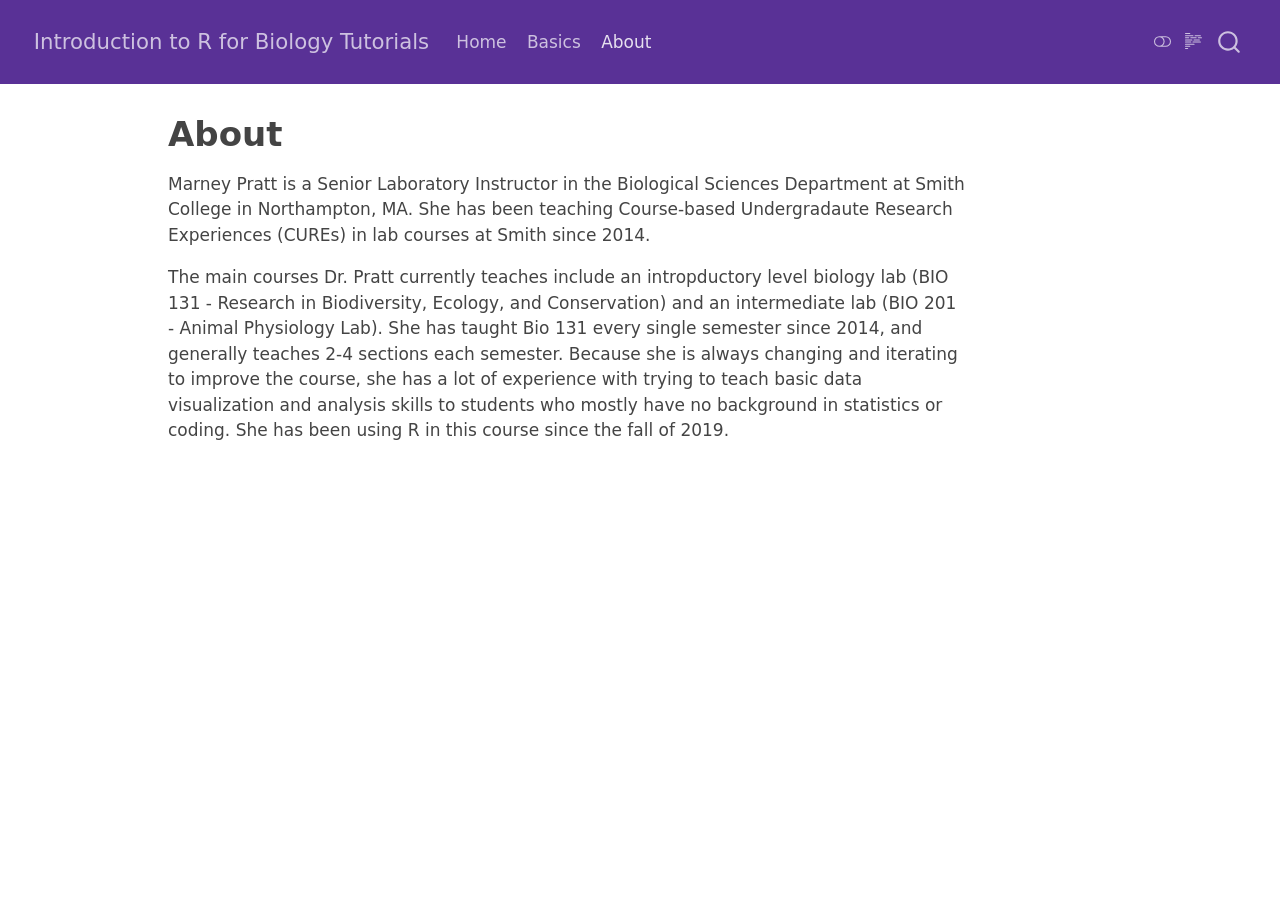
==== commit ae16e6c2: "Built site for gh-pages" ====
--- a/about.html
+++ b/about.html
@@ -42,15 +42,15 @@
 <link href="site_libs/quarto-html/quarto-syntax-highlighting-7b89279ff1a6dce999919e0e67d4d9ec.css" rel="stylesheet" class="quarto-color-scheme-extra" id="quarto-text-highlighting-styles">
 <script src="site_libs/bootstrap/bootstrap.min.js"></script>
 <link href="site_libs/bootstrap/bootstrap-icons.css" rel="stylesheet">
-<link href="site_libs/bootstrap/bootstrap-fc3c6824a67a6d0e7bfb56310cf02829.min.css" rel="stylesheet" append-hash="true" class="quarto-color-scheme" id="quarto-bootstrap" data-mode="light">
-<link href="site_libs/bootstrap/bootstrap-dark-90ab32f94e436de009802943417eed9d.min.css" rel="stylesheet" append-hash="true" class="quarto-color-scheme quarto-color-alternate" id="quarto-bootstrap" data-mode="dark">
-<link href="site_libs/bootstrap/bootstrap-fc3c6824a67a6d0e7bfb56310cf02829.min.css" rel="stylesheet" append-hash="true" class="quarto-color-scheme-extra" id="quarto-bootstrap" data-mode="light">
+<link href="site_libs/bootstrap/bootstrap-5657dfa6c17a855b02079790714f0f49.min.css" rel="stylesheet" append-hash="true" class="quarto-color-scheme" id="quarto-bootstrap" data-mode="light">
+<link href="site_libs/bootstrap/bootstrap-dark-3751750d0f2505ea394a0f95f18cdc11.min.css" rel="stylesheet" append-hash="true" class="quarto-color-scheme quarto-color-alternate" id="quarto-bootstrap" data-mode="dark">
+<link href="site_libs/bootstrap/bootstrap-5657dfa6c17a855b02079790714f0f49.min.css" rel="stylesheet" append-hash="true" class="quarto-color-scheme-extra" id="quarto-bootstrap" data-mode="light">
 <script id="quarto-search-options" type="application/json">{
-  "location": "sidebar",
+  "location": "navbar",
   "copy-button": false,
   "collapse-after": 3,
-  "panel-placement": "start",
-  "type": "textbox",
+  "panel-placement": "end",
+  "type": "overlay",
   "limit": 50,
   "keyboard-shortcut": [
     "f",
@@ -77,7 +77,7 @@
 <link rel="stylesheet" href="styles.css">
 </head>
 
-<body class="nav-sidebar docked quarto-light"><script id="quarto-html-before-body" type="application/javascript">
+<body class="nav-fixed quarto-light"><script id="quarto-html-before-body" type="application/javascript">
     const toggleBodyColorMode = (bsSheetEl) => {
       const mode = bsSheetEl.getAttribute("data-mode");
       const bodyEl = window.document.querySelector("body");
@@ -252,28 +252,36 @@
 
 <div id="quarto-search-results"></div>
   <header id="quarto-header" class="headroom fixed-top">
-  <nav class="quarto-secondary-nav">
-    <div class="container-fluid d-flex">
-      <button type="button" class="quarto-btn-toggle btn" data-bs-toggle="collapse" role="button" data-bs-target=".quarto-sidebar-collapse-item" aria-controls="quarto-sidebar" aria-expanded="false" aria-label="Toggle sidebar navigation" onclick="if (window.quartoToggleHeadroom) { window.quartoToggleHeadroom(); }">
-        <i class="bi bi-layout-text-sidebar-reverse"></i>
-      </button>
-        <nav class="quarto-page-breadcrumbs" aria-label="breadcrumb"><ol class="breadcrumb"><li class="breadcrumb-item"><a href="./about.html">About</a></li></ol></nav>
-        <a class="flex-grow-1" role="navigation" data-bs-toggle="collapse" data-bs-target=".quarto-sidebar-collapse-item" aria-controls="quarto-sidebar" aria-expanded="false" aria-label="Toggle sidebar navigation" onclick="if (window.quartoToggleHeadroom) { window.quartoToggleHeadroom(); }">      
-        </a>
-      <button type="button" class="btn quarto-search-button" aria-label="Search" onclick="window.quartoOpenSearch();">
-        <i class="bi bi-search"></i>
-      </button>
-    </div>
-  </nav>
-</header>
-<!-- content -->
-<div id="quarto-content" class="quarto-container page-columns page-rows-contents page-layout-article">
-<!-- sidebar -->
-  <nav id="quarto-sidebar" class="sidebar collapse collapse-horizontal quarto-sidebar-collapse-item sidebar-navigation docked overflow-auto">
-    <div class="pt-lg-2 mt-2 text-left sidebar-header">
-      <a href="./index.html" class="sidebar-logo-link">
-      </a>
-      <div class="sidebar-tools-main">
+    <nav class="navbar navbar-expand-lg " data-bs-theme="dark">
+      <div class="navbar-container container-fluid">
+      <div class="navbar-brand-container mx-auto">
+    <a href="./index.html" class="navbar-brand navbar-brand-logo">
+    </a>
+    <a class="navbar-brand" href="./index.html">
+    <span class="navbar-title">Introduction to R for Biology Tutorials</span>
+    </a>
+  </div>
+            <div id="quarto-search" class="" title="Search"></div>
+          <button class="navbar-toggler" type="button" data-bs-toggle="collapse" data-bs-target="#navbarCollapse" aria-controls="navbarCollapse" role="menu" aria-expanded="false" aria-label="Toggle navigation" onclick="if (window.quartoToggleHeadroom) { window.quartoToggleHeadroom(); }">
+  <span class="navbar-toggler-icon"></span>
+</button>
+          <div class="collapse navbar-collapse" id="navbarCollapse">
+            <ul class="navbar-nav navbar-nav-scroll me-auto">
+  <li class="nav-item">
+    <a class="nav-link" href="./index.html"> 
+<span class="menu-text">Home</span></a>
+  </li>  
+  <li class="nav-item">
+    <a class="nav-link" href="./basics.html"> 
+<span class="menu-text">Basics</span></a>
+  </li>  
+  <li class="nav-item">
+    <a class="nav-link active" href="./about.html" aria-current="page"> 
+<span class="menu-text">About</span></a>
+  </li>  
+</ul>
+          </div> <!-- /navcollapse -->
+            <div class="quarto-navbar-tools">
   <a href="" class="quarto-color-scheme-toggle quarto-navigation-tool  px-1" onclick="window.quartoToggleColorScheme(); return false;" title="Toggle dark mode"><i class="bi"></i></a>
   <a href="" class="quarto-reader-toggle quarto-navigation-tool px-1" onclick="window.quartoToggleReader(); return false;" title="Toggle reader mode">
   <div class="quarto-reader-toggle-btn">
@@ -281,36 +289,12 @@
   </div>
 </a>
 </div>
-      </div>
-        <div class="mt-2 flex-shrink-0 align-items-center">
-        <div class="sidebar-search">
-        <div id="quarto-search" class="" title="Search"></div>
-        </div>
-        </div>
-    <div class="sidebar-menu-container"> 
-    <ul class="list-unstyled mt-1">
-        <li class="sidebar-item">
-  <div class="sidebar-item-container"> 
-  <a href="./index.html" class="sidebar-item-text sidebar-link">
- <span class="menu-text">Home</span></a>
-  </div>
-</li>
-        <li class="sidebar-item">
-  <div class="sidebar-item-container"> 
-  <a href="./basics.html" class="sidebar-item-text sidebar-link">
- <span class="menu-text">Basics</span></a>
-  </div>
-</li>
-        <li class="sidebar-item">
-  <div class="sidebar-item-container"> 
-  <a href="./about.html" class="sidebar-item-text sidebar-link active">
- <span class="menu-text">About</span></a>
-  </div>
-</li>
-    </ul>
-    </div>
-</nav>
-<div id="quarto-sidebar-glass" class="quarto-sidebar-collapse-item" data-bs-toggle="collapse" data-bs-target=".quarto-sidebar-collapse-item"></div>
+      </div> <!-- /container-fluid -->
+    </nav>
+</header>
+<!-- content -->
+<div id="quarto-content" class="quarto-container page-columns page-rows-contents page-layout-article page-navbar">
+<!-- sidebar -->
 <!-- margin-sidebar -->
     <div id="quarto-margin-sidebar" class="sidebar margin-sidebar zindex-bottom">
         
